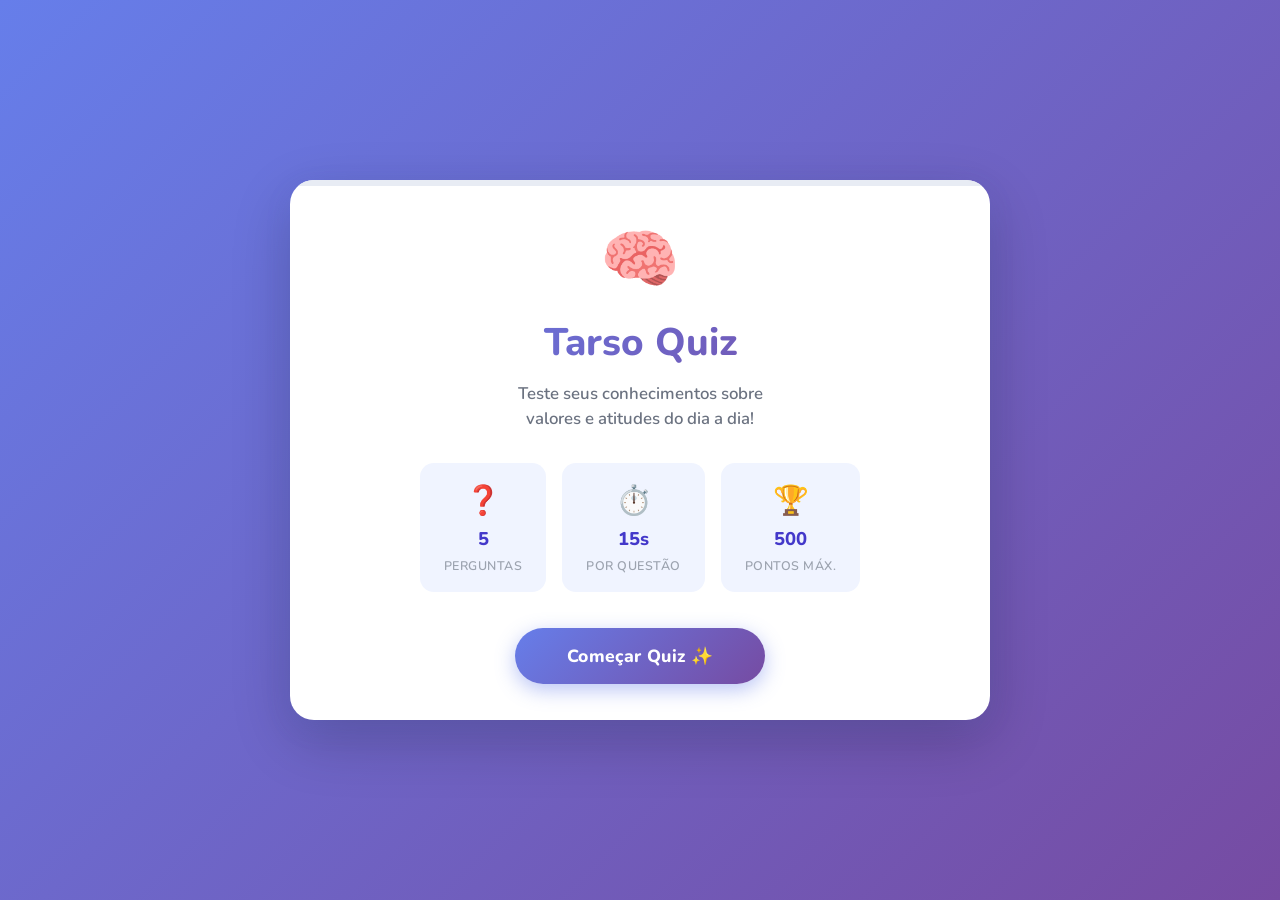
==== src/index.html @ 5ea090ae "Rename MVP.html to index.html" ====
<!DOCTYPE html>
<html lang="pt-BR">
<head>
  <meta charset="UTF-8" />
  <meta name="viewport" content="width=device-width, initial-scale=1.0" />
  <title>Tarso Quiz</title>
  <link rel="preconnect" href="https://fonts.googleapis.com" />
  <link rel="preconnect" href="https://fonts.gstatic.com" crossorigin />
  <link href="https://fonts.googleapis.com/css2?family=Nunito:wght@400;600;700;800&display=swap" rel="stylesheet" />

  <style>
    * {
      margin: 0;
      padding: 0;
      box-sizing: border-box;
    }

    body {
      font-family: 'Nunito', sans-serif;
      background: linear-gradient(135deg, #667eea 0%, #764ba2 100%);
      display: flex;
      justify-content: center;
      align-items: center;
      min-height: 100vh;
      padding: 20px;
    }

    /* ── Quiz Container ── */
    .quiz-container {
      position: relative;
      background: white;
      width: 100%;
      max-width: 700px;
      border-radius: 24px;
      padding: 36px;
      box-shadow: 0 20px 60px rgba(0,0,0,0.2), 0 8px 24px rgba(102,126,234,0.15);
      overflow: hidden;
      transition: background-color 0.35s ease;
    }

    .quiz-container.flash-correct { background-color: #e8f8ee; }
    .quiz-container.flash-wrong   { background-color: #fdeaea; }

    /* ── Progress bar ── */
    .progress-track {
      position: absolute;
      top: 0; left: 0; right: 0;
      height: 6px;
      background: #e8ecf4;
      border-radius: 24px 24px 0 0;
      overflow: hidden;
    }
    .progress-fill {
      height: 100%;
      width: 0%;
      background: linear-gradient(90deg, #667eea, #764ba2);
      border-radius: 0 3px 3px 0;
      transition: width 0.5s cubic-bezier(0.4,0,0.2,1);
    }

    /* ── START SCREEN ── */
    #start-screen {
      text-align: center;
      animation: fadeInUp 0.6s cubic-bezier(0.34,1.26,0.64,1) both;
    }

    @keyframes fadeInUp {
      from { opacity: 0; transform: translateY(28px); }
      to   { opacity: 1; transform: translateY(0); }
    }

    .start-icon {
      font-size: 4rem;
      margin-bottom: 12px;
      display: block;
      animation: bounceSlow 2.5s ease-in-out infinite;
    }

    @keyframes bounceSlow {
      0%, 100% { transform: translateY(0); }
      50%       { transform: translateY(-10px); }
    }

    .start-title {
      font-size: 2.4rem;
      font-weight: 800;
      background: linear-gradient(135deg, #667eea 0%, #764ba2 100%);
      -webkit-background-clip: text;
      background-clip: text;
      -webkit-text-fill-color: transparent;
      color: transparent;
      margin-bottom: 12px;
    }

    .start-subtitle {
      font-size: 1.05rem;
      color: #6b7280;
      font-weight: 600;
      margin-bottom: 32px;
      line-height: 1.5;
    }

    .start-info-grid {
      display: flex;
      justify-content: center;
      gap: 16px;
      margin-bottom: 36px;
      flex-wrap: wrap;
    }

    .info-card {
      background: #f0f4ff;
      border-radius: 14px;
      padding: 16px 22px;
      display: flex;
      flex-direction: column;
      align-items: center;
      gap: 6px;
      min-width: 110px;
      border: 2px solid transparent;
      transition: border-color 0.2s, transform 0.2s;
    }

    .info-card:hover {
      border-color: #c4b5fd;
      transform: translateY(-3px);
    }

    .info-card .ic-icon { font-size: 1.8rem; }
    .info-card .ic-value {
      font-size: 1.15rem;
      font-weight: 800;
      color: #4338ca;
    }
    .info-card .ic-label {
      font-size: 0.78rem;
      font-weight: 600;
      color: #9ca3af;
      text-transform: uppercase;
      letter-spacing: 0.04em;
    }

    .start-btn {
      display: inline-block;
      padding: 16px 52px;
      border: none;
      border-radius: 50px;
      cursor: pointer;
      font-size: 1.1rem;
      font-family: 'Nunito', sans-serif;
      font-weight: 800;
      background: linear-gradient(135deg, #667eea 0%, #764ba2 100%);
      color: white;
      box-shadow: 0 6px 20px rgba(102,126,234,0.45);
      transition: transform 0.2s ease, box-shadow 0.2s ease;
      letter-spacing: 0.02em;
    }

    .start-btn:hover {
      transform: translateY(-3px) scale(1.03);
      box-shadow: 0 12px 28px rgba(102,126,234,0.55);
    }

    .start-btn:active { transform: scale(0.98); }

    /* ── QUIZ SCREEN ── */
    #quiz-screen { animation: fadeInUp 0.5s cubic-bezier(0.34,1.26,0.64,1) both; }

    h1 {
      text-align: center;
      margin-bottom: 24px;
      font-size: 2.2rem;
      font-weight: 800;
      background: linear-gradient(135deg, #667eea 0%, #764ba2 100%);
      -webkit-background-clip: text;
      background-clip: text;
      -webkit-text-fill-color: transparent;
      color: transparent;
    }

    .top-info {
      display: flex;
      justify-content: space-between;
      align-items: center;
      margin-bottom: 24px;
      font-weight: 700;
      color: #4a5568;
      gap: 12px;
      flex-wrap: wrap;
    }

    .timer-wrap {
      display: flex;
      align-items: center;
      justify-content: center;
    }

    .timer-svg {
      width: 52px;
      height: 52px;
      transform: rotate(-90deg);
    }

    .timer-bg {
      fill: none;
      stroke: #e8ecf4;
      stroke-width: 4;
    }

    .timer-progress {
      fill: none;
      stroke: url(#timerGradient);
      stroke-width: 4;
      stroke-linecap: round;
      stroke-dasharray: 113.1;
      stroke-dashoffset: 0;
      transition: stroke-dashoffset 0.3s linear;
    }

    #score {
      display: inline-block;
      transition: transform 0.35s cubic-bezier(0.34,1.56,0.64,1);
    }

    #score.score-pop { transform: scale(1.3); }

    .question {
      font-size: 1.35rem;
      font-weight: 600;
      margin-bottom: 20px;
      color: #2d3748;
      line-height: 1.5;
    }

    #question-image {
      width: 100%;
      max-height: 300px;
      object-fit: cover;
      border-radius: 14px;
      margin-bottom: 20px;
      display: none;
    }

    .answers { display: grid; gap: 12px; }

    .answers button {
      padding: 16px 18px;
      border: 2px solid transparent;
      border-radius: 14px;
      cursor: pointer;
      font-size: 1rem;
      font-family: 'Nunito', sans-serif;
      font-weight: 600;
      text-align: left;
      background: #f0f4ff;
      color: #2d3748;
      transition: border-color 0.2s ease, transform 0.2s ease, background 0.25s ease, box-shadow 0.2s ease;
      box-shadow: 0 2px 4px rgba(102,126,234,0.06);
    }

    .answers button:hover:not(:disabled) {
      border-color: #4f7cff;
      transform: translateY(-2px);
      box-shadow: 0 6px 16px rgba(79,124,255,0.2);
    }

    .answers button:disabled { cursor: default; }
    .answers button.correct  { background: #d4edda; border-color: #28a745; color: #155724; }
    .answers button.wrong    { background: #f8d7da; border-color: #dc3545; color: #721c24; }

    /* ── RESULT SCREEN ── */
    .result { text-align: center; display: none; }

    .result h2 {
      margin-bottom: 16px;
      font-size: 2rem;
      font-weight: 800;
      background: linear-gradient(135deg, #667eea 0%, #764ba2 100%);
      -webkit-background-clip: text;
      background-clip: text;
      -webkit-text-fill-color: transparent;
      color: transparent;
    }

    .stars {
      display: flex;
      justify-content: center;
      gap: 8px;
      margin: 20px 0;
      font-size: 2.5rem;
    }

    .stars .star {
      opacity: 0;
      transform: scale(0) rotate(-20deg);
      animation: starEnter 0.5s cubic-bezier(0.34,1.56,0.64,1) forwards;
    }

    @keyframes starEnter {
      to { opacity: 1; transform: scale(1) rotate(0deg); }
    }

    #final-score {
      font-size: 1.2rem;
      font-weight: 600;
      color: #4a5568;
      margin-bottom: 8px;
    }

    .restart {
      margin-top: 24px;
      padding: 14px 32px;
      border: none;
      border-radius: 14px;
      cursor: pointer;
      font-size: 1rem;
      font-family: 'Nunito', sans-serif;
      font-weight: 700;
      background: linear-gradient(135deg, #667eea 0%, #764ba2 100%);
      color: white;
      transition: transform 0.2s ease, box-shadow 0.2s ease;
      box-shadow: 0 4px 14px rgba(102,126,234,0.4);
    }

    .restart:hover {
      transform: translateY(-2px);
      box-shadow: 0 8px 20px rgba(102,126,234,0.5);
    }

    /* ── FLOATING EMOJIS ── */
    .float-emoji {
      position: fixed;
      pointer-events: none;
      z-index: 9999;
      line-height: 1;
      will-change: transform, opacity;
    }

    .float-emoji.correct-anim {
      animation: floatUpCorrect var(--duration,1.2s) ease-out forwards;
    }

    .float-emoji.wrong-anim {
      animation: floatUpWrong var(--duration,1.4s) ease-out forwards;
    }

    @keyframes floatUpCorrect {
      0%   { opacity: 0; transform: translate(0,0) scale(0.5); }
      15%  { opacity: 1; transform: translate(var(--drift-x,0),-20px) scale(1); }
      100% { opacity: 0; transform: translate(var(--drift-x,0),-120px) scale(0.8); }
    }

    @keyframes floatUpWrong {
      0%   { opacity: 0; transform: translate(0,0) scale(0.5); }
      8%   { opacity: 1; transform: translate(2px,0) scale(1); }
      16%  { transform: translate(-3px,-2px) scale(1); }
      24%  { transform: translate(3px,1px) scale(1); }
      32%  { transform: translate(-2px,-1px) scale(1); }
      40%  { transform: translate(2px,0) scale(1); }
      48%  { opacity: 1; transform: translate(0,-8px) scale(1); }
      100% { opacity: 0; transform: translate(var(--drift-x,0),-110px) scale(0.75); }
    }
  </style>
</head>
<body>

  <div class="quiz-container" id="quiz-container">
    <div class="progress-track" aria-hidden="true">
      <div class="progress-fill" id="progress-fill"></div>
    </div>

    <!-- ══ START SCREEN ══ -->
    <div id="start-screen">
      <span class="start-icon">🧠</span>
      <h2 class="start-title">Tarso Quiz</h2>
      <p class="start-subtitle">Teste seus conhecimentos sobre<br>valores e atitudes do dia a dia!</p>

      <div class="start-info-grid">
        <div class="info-card">
          <span class="ic-icon">❓</span>
          <span class="ic-value">5</span>
          <span class="ic-label">Perguntas</span>
        </div>
        <div class="info-card">
          <span class="ic-icon">⏱️</span>
          <span class="ic-value">15s</span>
          <span class="ic-label">Por questão</span>
        </div>
        <div class="info-card">
          <span class="ic-icon">🏆</span>
          <span class="ic-value">500</span>
          <span class="ic-label">Pontos máx.</span>
        </div>
      </div>

      <button class="start-btn" type="button" onclick="startQuiz()">
        Começar Quiz ✨
      </button>
    </div>

    <!-- ══ QUIZ SCREEN ══ -->
    <div id="quiz-screen" style="display:none;">
      <h1>Tarso Quiz</h1>

      <div class="top-info">
        <span id="question-number">Pergunta 1</span>
        <div class="timer-wrap" aria-label="Tempo restante">
          <svg class="timer-svg" viewBox="0 0 44 44">
            <defs>
              <linearGradient id="timerGradient" x1="0%" y1="0%" x2="100%" y2="100%">
                <stop offset="0%"   stop-color="#667eea" />
                <stop offset="100%" stop-color="#764ba2" />
              </linearGradient>
            </defs>
            <circle class="timer-bg"       cx="22" cy="22" r="18" />
            <circle class="timer-progress" id="timer-circle" cx="22" cy="22" r="18" />
          </svg>
        </div>
        <span id="score">Pontos: 0</span>
      </div>

      <div class="question" id="question"></div>
      <img id="question-image" src="" alt="Imagem da pergunta" />
      <div class="answers" id="answers"></div>
    </div>

    <!-- ══ RESULT SCREEN ══ -->
    <div class="result" id="result-screen">
      <h2>Quiz Finalizado!</h2>
      <div class="stars" id="stars" aria-label="Avaliação por estrelas"></div>
      <p id="final-score"></p>
      <button class="restart" type="button" onclick="restartQuiz()">
        Jogar Novamente
      </button>
    </div>
  </div>

  <script>
    const questions = [
      {
        question: 'Uma pessoa ajuda um idoso a atravessar a rua. Qual valor está sendo demonstrado?',
        image: 'https://img.freepik.com/fotos-premium/mulher-idosa-com-mascara-medica-usando-uma-bengala-enquanto-atravessa-a-rua-com-uma-jovem-voluntaria-carregando-sua-sacola-de-compras_317809-2476.jpg?semt=ais_hybrid&w=740&q=80',
        answers: ['Preguiça', 'Respeito', 'Egoísmo', 'Impaciência'],
        correct: 1
      },
      {
        question: 'Alguém chega no horário combinado para um compromisso. Que valor está demonstrando?',
        image: 'https://img.freepik.com/fotos-premium/que-horas-sao-confiante-ocupado-bonito-olhando-para-o-relogio-e-verificando-as-horas-enquanto-tem-um-compromisso_259150-22453.jpg',
        answers: ['Atraso', 'Pontualidade', 'Descompromisso', 'Negligência'],
        correct: 1
      },
      {
        question: 'Um estudante encontra uma carteira no chão e devolve ao dono. Que valor ele demonstra?',
        image: 'https://cdn6.campograndenews.com.br/uploads/noticias/2020/04/30/1hb0jf0x4ktbv.jpg',
        answers: ['Ganância', 'Desonestidade', 'Inveja', 'Honestidade'],
        correct: 3
      },
      {
        question: 'Alguém compartilha seu lanche com um colega que esqueceu o dele. Qual valor está presente?',
        image: 'https://colegiocbv.com.br/wp-content/uploads/blog/2016/11/Colegio-Boa-Viagem-Lanche-coletivo-momento-de-interacao-descoberta-e-ampliacao-do-cardapio.png',
        answers: ['Egoísmo', 'Raiva', 'Solidariedade', 'Orgulho'],
        correct: 2
      },
      {
        question: 'Uma pessoa cuida do meio ambiente, jogando lixo na lixeira. Que valor demonstra?',
        image: 'https://extra.globo.com/incoming/20358309-815-ce9/w976h550-PROP/2014-743447121-2014-743250578-2014081801498_20140818_20140819.jpg',
        answers: ['Responsabilidade', 'Descuidado', 'Preguiça', 'Desdem'],
        correct: 0
      }
    ];

    const TIMER_SECONDS      = 15;
    const TIMER_CIRCUMFERENCE = 2 * Math.PI * 18;
    const CORRECT_EMOJIS     = ['✅','🎉','⭐','🏆','🎊'];
    const WRONG_EMOJIS       = ['❌','😬','💔','😅','🙈'];

    let currentQuestion = 0;
    let score           = 0;
    let answeredCount   = 0;
    let timeLeft        = TIMER_SECONDS;
    let timer;

    const quizContainer       = document.getElementById('quiz-container');
    const questionElement     = document.getElementById('question');
    const imageElement        = document.getElementById('question-image');
    const answersElement      = document.getElementById('answers');
    const scoreElement        = document.getElementById('score');
    const timerCircle         = document.getElementById('timer-circle');
    const questionNumberElement = document.getElementById('question-number');
    const progressFill        = document.getElementById('progress-fill');

    timerCircle.style.strokeDasharray = TIMER_CIRCUMFERENCE;

    function updateProgressBar() {
      progressFill.style.width = ((answeredCount / questions.length) * 100) + '%';
    }

    function updateTimerRing() {
      const offset = TIMER_CIRCUMFERENCE * (1 - timeLeft / TIMER_SECONDS);
      timerCircle.style.strokeDashoffset = offset;
    }

    function flashContainer(type) {
      const cls = type === 'correct' ? 'flash-correct' : 'flash-wrong';
      quizContainer.classList.add(cls);
      setTimeout(() => quizContainer.classList.remove(cls), 400);
    }

    function popScore() {
      scoreElement.classList.remove('score-pop');
      void scoreElement.offsetWidth;
      scoreElement.classList.add('score-pop');
      setTimeout(() => scoreElement.classList.remove('score-pop'), 400);
    }

    function spawnFloatingEmojis(button, isCorrect) {
      const pool = isCorrect ? CORRECT_EMOJIS : WRONG_EMOJIS;
      const count = 5 + Math.floor(Math.random() * 4);
      const rect = button.getBoundingClientRect();
      const originX = rect.left + rect.width / 2;
      const originY = rect.top + rect.height / 2;

      for (let i = 0; i < count; i++) {
        const span = document.createElement('span');
        span.className = 'float-emoji ' + (isCorrect ? 'correct-anim' : 'wrong-anim');
        span.textContent = pool[Math.floor(Math.random() * pool.length)];

        const sizeRem   = 1.5 + Math.random() * 1.5;
        const durationMs = 1100 + Math.random() * 500;
        const driftX    = (Math.random() - 0.5) * 80;

        span.style.fontSize = sizeRem + 'rem';
        span.style.left = (originX + (Math.random() - 0.5) * 60) + 'px';
        span.style.top  = originY + 'px';
        span.style.setProperty('--duration', durationMs + 'ms');
        span.style.setProperty('--drift-x',  driftX + 'px');

        document.body.appendChild(span);
        setTimeout(() => span.remove(), durationMs + 50);
      }
    }

    function startQuiz() {
      document.getElementById('start-screen').style.display = 'none';
      const quizScreen = document.getElementById('quiz-screen');
      quizScreen.style.display = 'block';
      quizScreen.style.animation = 'fadeInUp 0.5s cubic-bezier(0.34,1.26,0.64,1) both';
      loadQuestion();
    }

    function loadQuestion() {
      clearInterval(timer);
      timeLeft = TIMER_SECONDS;
      updateTimerRing();
      startTimer();

      const q = questions[currentQuestion];
      questionNumberElement.textContent = 'Pergunta ' + (currentQuestion + 1);
      questionElement.textContent = q.question;

      if (q.image) {
        imageElement.src = q.image;
        imageElement.style.display = 'block';
      } else {
        imageElement.style.display = 'none';
      }

      answersElement.innerHTML = '';
      q.answers.forEach((answer, index) => {
        const button = document.createElement('button');
        button.type = 'button';
        button.textContent = answer;
        button.onclick = () => checkAnswer(index, button);
        answersElement.appendChild(button);
      });
    }

    function checkAnswer(selected, button) {
      clearInterval(timer);
      const correct   = questions[currentQuestion].correct;
      const isCorrect = selected === correct;
      const buttons   = answersElement.querySelectorAll('button');

      buttons.forEach((btn, index) => {
        btn.disabled = true;
        if (index === correct) btn.classList.add('correct');
      });

      if (isCorrect) {
        score += 100;
        scoreElement.textContent = 'Pontos: ' + score;
        popScore();
        flashContainer('correct');
      } else {
        button.classList.add('wrong');
        flashContainer('wrong');
      }

      spawnFloatingEmojis(button, isCorrect);
      answeredCount++;
      updateProgressBar();

      setTimeout(() => {
        currentQuestion++;
        currentQuestion < questions.length ? loadQuestion() : finishQuiz();
      }, 1500);
    }

    function startTimer() {
      updateTimerRing();
      timer = setInterval(() => {
        timeLeft--;
        updateTimerRing();
        if (timeLeft <= 0) {
          clearInterval(timer);
          answeredCount++;
          updateProgressBar();
          currentQuestion++;
          currentQuestion < questions.length ? loadQuestion() : finishQuiz();
        }
      }, 1000);
    }

    function getStarCount() {
      const pct = (score / 100 / questions.length) * 100;
      if (pct >= 90) return 5;
      if (pct >= 70) return 4;
      if (pct >= 50) return 3;
      if (pct >= 30) return 2;
      return 1;
    }

    function renderStars(count) {
      const starsEl = document.getElementById('stars');
      starsEl.innerHTML = '';
      for (let i = 0; i < 5; i++) {
        const star = document.createElement('span');
        star.className = 'star';
        star.textContent = i < count ? '⭐' : '☆';
        star.style.animationDelay = i * 0.15 + 's';
        starsEl.appendChild(star);
      }
    }

    function finishQuiz() {
      clearInterval(timer);
      document.getElementById('quiz-screen').style.display = 'none';
      document.getElementById('result-screen').style.display = 'block';
      document.getElementById('final-score').textContent = 'Você fez ' + score + ' pontos!';
      renderStars(getStarCount());
    }

    function restartQuiz() {
      currentQuestion = 0;
      score           = 0;
      answeredCount   = 0;
      scoreElement.textContent = 'Pontos: 0';
      updateProgressBar();

      document.getElementById('result-screen').style.display  = 'none';
      document.getElementById('quiz-screen').style.display    = 'none';
      document.getElementById('stars').innerHTML = '';

      const startScreen = document.getElementById('start-screen');
      startScreen.style.display = 'block';
      startScreen.style.animation = 'none';
      void startScreen.offsetWidth;
      startScreen.style.animation = 'fadeInUp 0.5s cubic-bezier(0.34,1.26,0.64,1) both';
    }

    updateProgressBar();
  </script>

</body>
</html>
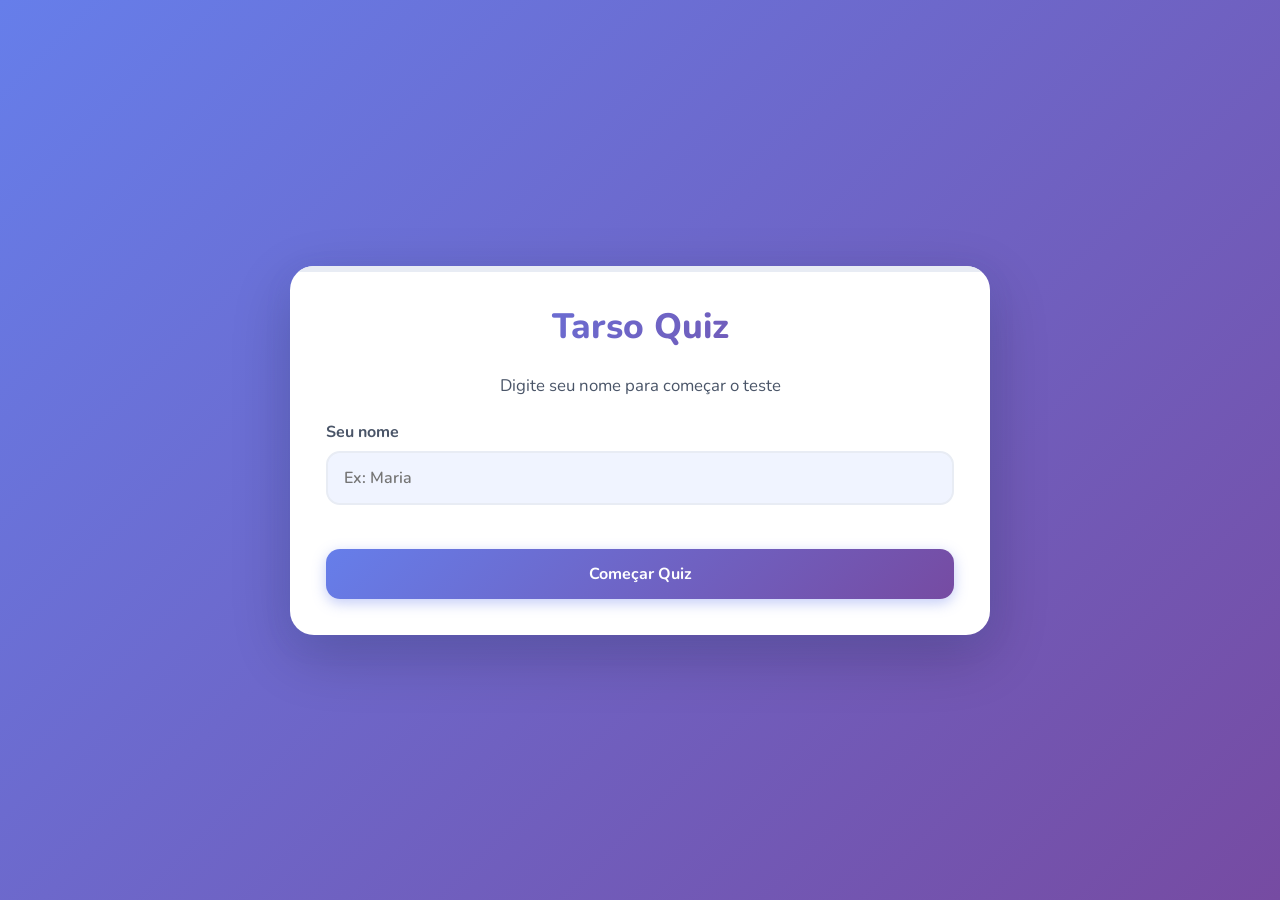
==== commit ac3539b4: "Add files via upload" ====
--- a/src/index.html
+++ b/src/index.html
@@ -7,360 +7,7 @@
   <link rel="preconnect" href="https://fonts.googleapis.com" />
   <link rel="preconnect" href="https://fonts.gstatic.com" crossorigin />
   <link href="https://fonts.googleapis.com/css2?family=Nunito:wght@400;600;700;800&display=swap" rel="stylesheet" />
-
-  <style>
-    * {
-      margin: 0;
-      padding: 0;
-      box-sizing: border-box;
-    }
-
-    body {
-      font-family: 'Nunito', sans-serif;
-      background: linear-gradient(135deg, #667eea 0%, #764ba2 100%);
-      display: flex;
-      justify-content: center;
-      align-items: center;
-      min-height: 100vh;
-      padding: 20px;
-    }
-
-    /* ── Quiz Container ── */
-    .quiz-container {
-      position: relative;
-      background: white;
-      width: 100%;
-      max-width: 700px;
-      border-radius: 24px;
-      padding: 36px;
-      box-shadow: 0 20px 60px rgba(0,0,0,0.2), 0 8px 24px rgba(102,126,234,0.15);
-      overflow: hidden;
-      transition: background-color 0.35s ease;
-    }
-
-    .quiz-container.flash-correct { background-color: #e8f8ee; }
-    .quiz-container.flash-wrong   { background-color: #fdeaea; }
-
-    /* ── Progress bar ── */
-    .progress-track {
-      position: absolute;
-      top: 0; left: 0; right: 0;
-      height: 6px;
-      background: #e8ecf4;
-      border-radius: 24px 24px 0 0;
-      overflow: hidden;
-    }
-    .progress-fill {
-      height: 100%;
-      width: 0%;
-      background: linear-gradient(90deg, #667eea, #764ba2);
-      border-radius: 0 3px 3px 0;
-      transition: width 0.5s cubic-bezier(0.4,0,0.2,1);
-    }
-
-    /* ── START SCREEN ── */
-    #start-screen {
-      text-align: center;
-      animation: fadeInUp 0.6s cubic-bezier(0.34,1.26,0.64,1) both;
-    }
-
-    @keyframes fadeInUp {
-      from { opacity: 0; transform: translateY(28px); }
-      to   { opacity: 1; transform: translateY(0); }
-    }
-
-    .start-icon {
-      font-size: 4rem;
-      margin-bottom: 12px;
-      display: block;
-      animation: bounceSlow 2.5s ease-in-out infinite;
-    }
-
-    @keyframes bounceSlow {
-      0%, 100% { transform: translateY(0); }
-      50%       { transform: translateY(-10px); }
-    }
-
-    .start-title {
-      font-size: 2.4rem;
-      font-weight: 800;
-      background: linear-gradient(135deg, #667eea 0%, #764ba2 100%);
-      -webkit-background-clip: text;
-      background-clip: text;
-      -webkit-text-fill-color: transparent;
-      color: transparent;
-      margin-bottom: 12px;
-    }
-
-    .start-subtitle {
-      font-size: 1.05rem;
-      color: #6b7280;
-      font-weight: 600;
-      margin-bottom: 32px;
-      line-height: 1.5;
-    }
-
-    .start-info-grid {
-      display: flex;
-      justify-content: center;
-      gap: 16px;
-      margin-bottom: 36px;
-      flex-wrap: wrap;
-    }
-
-    .info-card {
-      background: #f0f4ff;
-      border-radius: 14px;
-      padding: 16px 22px;
-      display: flex;
-      flex-direction: column;
-      align-items: center;
-      gap: 6px;
-      min-width: 110px;
-      border: 2px solid transparent;
-      transition: border-color 0.2s, transform 0.2s;
-    }
-
-    .info-card:hover {
-      border-color: #c4b5fd;
-      transform: translateY(-3px);
-    }
-
-    .info-card .ic-icon { font-size: 1.8rem; }
-    .info-card .ic-value {
-      font-size: 1.15rem;
-      font-weight: 800;
-      color: #4338ca;
-    }
-    .info-card .ic-label {
-      font-size: 0.78rem;
-      font-weight: 600;
-      color: #9ca3af;
-      text-transform: uppercase;
-      letter-spacing: 0.04em;
-    }
-
-    .start-btn {
-      display: inline-block;
-      padding: 16px 52px;
-      border: none;
-      border-radius: 50px;
-      cursor: pointer;
-      font-size: 1.1rem;
-      font-family: 'Nunito', sans-serif;
-      font-weight: 800;
-      background: linear-gradient(135deg, #667eea 0%, #764ba2 100%);
-      color: white;
-      box-shadow: 0 6px 20px rgba(102,126,234,0.45);
-      transition: transform 0.2s ease, box-shadow 0.2s ease;
-      letter-spacing: 0.02em;
-    }
-
-    .start-btn:hover {
-      transform: translateY(-3px) scale(1.03);
-      box-shadow: 0 12px 28px rgba(102,126,234,0.55);
-    }
-
-    .start-btn:active { transform: scale(0.98); }
-
-    /* ── QUIZ SCREEN ── */
-    #quiz-screen { animation: fadeInUp 0.5s cubic-bezier(0.34,1.26,0.64,1) both; }
-
-    h1 {
-      text-align: center;
-      margin-bottom: 24px;
-      font-size: 2.2rem;
-      font-weight: 800;
-      background: linear-gradient(135deg, #667eea 0%, #764ba2 100%);
-      -webkit-background-clip: text;
-      background-clip: text;
-      -webkit-text-fill-color: transparent;
-      color: transparent;
-    }
-
-    .top-info {
-      display: flex;
-      justify-content: space-between;
-      align-items: center;
-      margin-bottom: 24px;
-      font-weight: 700;
-      color: #4a5568;
-      gap: 12px;
-      flex-wrap: wrap;
-    }
-
-    .timer-wrap {
-      display: flex;
-      align-items: center;
-      justify-content: center;
-    }
-
-    .timer-svg {
-      width: 52px;
-      height: 52px;
-      transform: rotate(-90deg);
-    }
-
-    .timer-bg {
-      fill: none;
-      stroke: #e8ecf4;
-      stroke-width: 4;
-    }
-
-    .timer-progress {
-      fill: none;
-      stroke: url(#timerGradient);
-      stroke-width: 4;
-      stroke-linecap: round;
-      stroke-dasharray: 113.1;
-      stroke-dashoffset: 0;
-      transition: stroke-dashoffset 0.3s linear;
-    }
-
-    #score {
-      display: inline-block;
-      transition: transform 0.35s cubic-bezier(0.34,1.56,0.64,1);
-    }
-
-    #score.score-pop { transform: scale(1.3); }
-
-    .question {
-      font-size: 1.35rem;
-      font-weight: 600;
-      margin-bottom: 20px;
-      color: #2d3748;
-      line-height: 1.5;
-    }
-
-    #question-image {
-      width: 100%;
-      max-height: 300px;
-      object-fit: cover;
-      border-radius: 14px;
-      margin-bottom: 20px;
-      display: none;
-    }
-
-    .answers { display: grid; gap: 12px; }
-
-    .answers button {
-      padding: 16px 18px;
-      border: 2px solid transparent;
-      border-radius: 14px;
-      cursor: pointer;
-      font-size: 1rem;
-      font-family: 'Nunito', sans-serif;
-      font-weight: 600;
-      text-align: left;
-      background: #f0f4ff;
-      color: #2d3748;
-      transition: border-color 0.2s ease, transform 0.2s ease, background 0.25s ease, box-shadow 0.2s ease;
-      box-shadow: 0 2px 4px rgba(102,126,234,0.06);
-    }
-
-    .answers button:hover:not(:disabled) {
-      border-color: #4f7cff;
-      transform: translateY(-2px);
-      box-shadow: 0 6px 16px rgba(79,124,255,0.2);
-    }
-
-    .answers button:disabled { cursor: default; }
-    .answers button.correct  { background: #d4edda; border-color: #28a745; color: #155724; }
-    .answers button.wrong    { background: #f8d7da; border-color: #dc3545; color: #721c24; }
-
-    /* ── RESULT SCREEN ── */
-    .result { text-align: center; display: none; }
-
-    .result h2 {
-      margin-bottom: 16px;
-      font-size: 2rem;
-      font-weight: 800;
-      background: linear-gradient(135deg, #667eea 0%, #764ba2 100%);
-      -webkit-background-clip: text;
-      background-clip: text;
-      -webkit-text-fill-color: transparent;
-      color: transparent;
-    }
-
-    .stars {
-      display: flex;
-      justify-content: center;
-      gap: 8px;
-      margin: 20px 0;
-      font-size: 2.5rem;
-    }
-
-    .stars .star {
-      opacity: 0;
-      transform: scale(0) rotate(-20deg);
-      animation: starEnter 0.5s cubic-bezier(0.34,1.56,0.64,1) forwards;
-    }
-
-    @keyframes starEnter {
-      to { opacity: 1; transform: scale(1) rotate(0deg); }
-    }
-
-    #final-score {
-      font-size: 1.2rem;
-      font-weight: 600;
-      color: #4a5568;
-      margin-bottom: 8px;
-    }
-
-    .restart {
-      margin-top: 24px;
-      padding: 14px 32px;
-      border: none;
-      border-radius: 14px;
-      cursor: pointer;
-      font-size: 1rem;
-      font-family: 'Nunito', sans-serif;
-      font-weight: 700;
-      background: linear-gradient(135deg, #667eea 0%, #764ba2 100%);
-      color: white;
-      transition: transform 0.2s ease, box-shadow 0.2s ease;
-      box-shadow: 0 4px 14px rgba(102,126,234,0.4);
-    }
-
-    .restart:hover {
-      transform: translateY(-2px);
-      box-shadow: 0 8px 20px rgba(102,126,234,0.5);
-    }
-
-    /* ── FLOATING EMOJIS ── */
-    .float-emoji {
-      position: fixed;
-      pointer-events: none;
-      z-index: 9999;
-      line-height: 1;
-      will-change: transform, opacity;
-    }
-
-    .float-emoji.correct-anim {
-      animation: floatUpCorrect var(--duration,1.2s) ease-out forwards;
-    }
-
-    .float-emoji.wrong-anim {
-      animation: floatUpWrong var(--duration,1.4s) ease-out forwards;
-    }
-
-    @keyframes floatUpCorrect {
-      0%   { opacity: 0; transform: translate(0,0) scale(0.5); }
-      15%  { opacity: 1; transform: translate(var(--drift-x,0),-20px) scale(1); }
-      100% { opacity: 0; transform: translate(var(--drift-x,0),-120px) scale(0.8); }
-    }
-
-    @keyframes floatUpWrong {
-      0%   { opacity: 0; transform: translate(0,0) scale(0.5); }
-      8%   { opacity: 1; transform: translate(2px,0) scale(1); }
-      16%  { transform: translate(-3px,-2px) scale(1); }
-      24%  { transform: translate(3px,1px) scale(1); }
-      32%  { transform: translate(-2px,-1px) scale(1); }
-      40%  { transform: translate(2px,0) scale(1); }
-      48%  { opacity: 1; transform: translate(0,-8px) scale(1); }
-      100% { opacity: 0; transform: translate(var(--drift-x,0),-110px) scale(0.75); }
-    }
-  </style>
+  <link rel="stylesheet" href="css/styles.css" />
 </head>
 <body>
 
@@ -369,37 +16,25 @@
       <div class="progress-fill" id="progress-fill"></div>
     </div>
 
-    <!-- ══ START SCREEN ══ -->
-    <div id="start-screen">
-      <span class="start-icon">🧠</span>
-      <h2 class="start-title">Tarso Quiz</h2>
-      <p class="start-subtitle">Teste seus conhecimentos sobre<br>valores e atitudes do dia a dia!</p>
-
-      <div class="start-info-grid">
-        <div class="info-card">
-          <span class="ic-icon">❓</span>
-          <span class="ic-value">5</span>
-          <span class="ic-label">Perguntas</span>
-        </div>
-        <div class="info-card">
-          <span class="ic-icon">⏱️</span>
-          <span class="ic-value">15s</span>
-          <span class="ic-label">Por questão</span>
-        </div>
-        <div class="info-card">
-          <span class="ic-icon">🏆</span>
-          <span class="ic-value">500</span>
-          <span class="ic-label">Pontos máx.</span>
-        </div>
-      </div>
-
-      <button class="start-btn" type="button" onclick="startQuiz()">
-        Começar Quiz ✨
+    <div id="name-screen">
+      <h1>Tarso Quiz</h1>
+      <p class="name-subtitle">Digite seu nome para começar o teste</p>
+      <label class="name-label" for="player-name">Seu nome</label>
+      <input
+        type="text"
+        id="player-name"
+        class="name-input"
+        placeholder="Ex: Maria"
+        maxlength="30"
+        autocomplete="name"
+      />
+      <p class="name-error" id="name-error" aria-live="polite"></p>
+      <button class="start-btn" type="button" id="start-btn">
+        Começar Quiz
       </button>
     </div>
 
-    <!-- ══ QUIZ SCREEN ══ -->
-    <div id="quiz-screen" style="display:none;">
+    <div id="quiz-screen" style="display: none">
       <h1>Tarso Quiz</h1>
 
       <div class="top-info">
@@ -408,11 +43,11 @@
           <svg class="timer-svg" viewBox="0 0 44 44">
             <defs>
               <linearGradient id="timerGradient" x1="0%" y1="0%" x2="100%" y2="100%">
-                <stop offset="0%"   stop-color="#667eea" />
+                <stop offset="0%" stop-color="#667eea" />
                 <stop offset="100%" stop-color="#764ba2" />
               </linearGradient>
             </defs>
-            <circle class="timer-bg"       cx="22" cy="22" r="18" />
+            <circle class="timer-bg" cx="22" cy="22" r="18" />
             <circle class="timer-progress" id="timer-circle" cx="22" cy="22" r="18" />
           </svg>
         </div>
@@ -420,256 +55,33 @@
       </div>
 
       <div class="question" id="question"></div>
+
       <img id="question-image" src="" alt="Imagem da pergunta" />
+
       <div class="answers" id="answers"></div>
     </div>
 
-    <!-- ══ RESULT SCREEN ══ -->
-    <div class="result" id="result-screen">
+    <div class="result" id="result-screen" style="display: none">
       <h2>Quiz Finalizado!</h2>
+      <p class="result-greeting" id="result-greeting"></p>
       <div class="stars" id="stars" aria-label="Avaliação por estrelas"></div>
       <p id="final-score"></p>
-      <button class="restart" type="button" onclick="restartQuiz()">
+
+      <div class="leaderboard">
+        <h3 class="leaderboard-title">🏆 Top 5</h3>
+        <div id="leaderboard-list"></div>
+      </div>
+
+      <button class="restart" type="button">
         Jogar Novamente
       </button>
     </div>
   </div>
 
-  <script>
-    const questions = [
-      {
-        question: 'Uma pessoa ajuda um idoso a atravessar a rua. Qual valor está sendo demonstrado?',
-        image: 'https://img.freepik.com/fotos-premium/mulher-idosa-com-mascara-medica-usando-uma-bengala-enquanto-atravessa-a-rua-com-uma-jovem-voluntaria-carregando-sua-sacola-de-compras_317809-2476.jpg?semt=ais_hybrid&w=740&q=80',
-        answers: ['Preguiça', 'Respeito', 'Egoísmo', 'Impaciência'],
-        correct: 1
-      },
-      {
-        question: 'Alguém chega no horário combinado para um compromisso. Que valor está demonstrando?',
-        image: 'https://img.freepik.com/fotos-premium/que-horas-sao-confiante-ocupado-bonito-olhando-para-o-relogio-e-verificando-as-horas-enquanto-tem-um-compromisso_259150-22453.jpg',
-        answers: ['Atraso', 'Pontualidade', 'Descompromisso', 'Negligência'],
-        correct: 1
-      },
-      {
-        question: 'Um estudante encontra uma carteira no chão e devolve ao dono. Que valor ele demonstra?',
-        image: 'https://cdn6.campograndenews.com.br/uploads/noticias/2020/04/30/1hb0jf0x4ktbv.jpg',
-        answers: ['Ganância', 'Desonestidade', 'Inveja', 'Honestidade'],
-        correct: 3
-      },
-      {
-        question: 'Alguém compartilha seu lanche com um colega que esqueceu o dele. Qual valor está presente?',
-        image: 'https://colegiocbv.com.br/wp-content/uploads/blog/2016/11/Colegio-Boa-Viagem-Lanche-coletivo-momento-de-interacao-descoberta-e-ampliacao-do-cardapio.png',
-        answers: ['Egoísmo', 'Raiva', 'Solidariedade', 'Orgulho'],
-        correct: 2
-      },
-      {
-        question: 'Uma pessoa cuida do meio ambiente, jogando lixo na lixeira. Que valor demonstra?',
-        image: 'https://extra.globo.com/incoming/20358309-815-ce9/w976h550-PROP/2014-743447121-2014-743250578-2014081801498_20140818_20140819.jpg',
-        answers: ['Responsabilidade', 'Descuidado', 'Preguiça', 'Desdem'],
-        correct: 0
-      }
-    ];
-
-    const TIMER_SECONDS      = 15;
-    const TIMER_CIRCUMFERENCE = 2 * Math.PI * 18;
-    const CORRECT_EMOJIS     = ['✅','🎉','⭐','🏆','🎊'];
-    const WRONG_EMOJIS       = ['❌','😬','💔','😅','🙈'];
-
-    let currentQuestion = 0;
-    let score           = 0;
-    let answeredCount   = 0;
-    let timeLeft        = TIMER_SECONDS;
-    let timer;
-
-    const quizContainer       = document.getElementById('quiz-container');
-    const questionElement     = document.getElementById('question');
-    const imageElement        = document.getElementById('question-image');
-    const answersElement      = document.getElementById('answers');
-    const scoreElement        = document.getElementById('score');
-    const timerCircle         = document.getElementById('timer-circle');
-    const questionNumberElement = document.getElementById('question-number');
-    const progressFill        = document.getElementById('progress-fill');
-
-    timerCircle.style.strokeDasharray = TIMER_CIRCUMFERENCE;
-
-    function updateProgressBar() {
-      progressFill.style.width = ((answeredCount / questions.length) * 100) + '%';
-    }
-
-    function updateTimerRing() {
-      const offset = TIMER_CIRCUMFERENCE * (1 - timeLeft / TIMER_SECONDS);
-      timerCircle.style.strokeDashoffset = offset;
-    }
-
-    function flashContainer(type) {
-      const cls = type === 'correct' ? 'flash-correct' : 'flash-wrong';
-      quizContainer.classList.add(cls);
-      setTimeout(() => quizContainer.classList.remove(cls), 400);
-    }
-
-    function popScore() {
-      scoreElement.classList.remove('score-pop');
-      void scoreElement.offsetWidth;
-      scoreElement.classList.add('score-pop');
-      setTimeout(() => scoreElement.classList.remove('score-pop'), 400);
-    }
-
-    function spawnFloatingEmojis(button, isCorrect) {
-      const pool = isCorrect ? CORRECT_EMOJIS : WRONG_EMOJIS;
-      const count = 5 + Math.floor(Math.random() * 4);
-      const rect = button.getBoundingClientRect();
-      const originX = rect.left + rect.width / 2;
-      const originY = rect.top + rect.height / 2;
-
-      for (let i = 0; i < count; i++) {
-        const span = document.createElement('span');
-        span.className = 'float-emoji ' + (isCorrect ? 'correct-anim' : 'wrong-anim');
-        span.textContent = pool[Math.floor(Math.random() * pool.length)];
-
-        const sizeRem   = 1.5 + Math.random() * 1.5;
-        const durationMs = 1100 + Math.random() * 500;
-        const driftX    = (Math.random() - 0.5) * 80;
-
-        span.style.fontSize = sizeRem + 'rem';
-        span.style.left = (originX + (Math.random() - 0.5) * 60) + 'px';
-        span.style.top  = originY + 'px';
-        span.style.setProperty('--duration', durationMs + 'ms');
-        span.style.setProperty('--drift-x',  driftX + 'px');
-
-        document.body.appendChild(span);
-        setTimeout(() => span.remove(), durationMs + 50);
-      }
-    }
-
-    function startQuiz() {
-      document.getElementById('start-screen').style.display = 'none';
-      const quizScreen = document.getElementById('quiz-screen');
-      quizScreen.style.display = 'block';
-      quizScreen.style.animation = 'fadeInUp 0.5s cubic-bezier(0.34,1.26,0.64,1) both';
-      loadQuestion();
-    }
-
-    function loadQuestion() {
-      clearInterval(timer);
-      timeLeft = TIMER_SECONDS;
-      updateTimerRing();
-      startTimer();
-
-      const q = questions[currentQuestion];
-      questionNumberElement.textContent = 'Pergunta ' + (currentQuestion + 1);
-      questionElement.textContent = q.question;
-
-      if (q.image) {
-        imageElement.src = q.image;
-        imageElement.style.display = 'block';
-      } else {
-        imageElement.style.display = 'none';
-      }
-
-      answersElement.innerHTML = '';
-      q.answers.forEach((answer, index) => {
-        const button = document.createElement('button');
-        button.type = 'button';
-        button.textContent = answer;
-        button.onclick = () => checkAnswer(index, button);
-        answersElement.appendChild(button);
-      });
-    }
-
-    function checkAnswer(selected, button) {
-      clearInterval(timer);
-      const correct   = questions[currentQuestion].correct;
-      const isCorrect = selected === correct;
-      const buttons   = answersElement.querySelectorAll('button');
-
-      buttons.forEach((btn, index) => {
-        btn.disabled = true;
-        if (index === correct) btn.classList.add('correct');
-      });
-
-      if (isCorrect) {
-        score += 100;
-        scoreElement.textContent = 'Pontos: ' + score;
-        popScore();
-        flashContainer('correct');
-      } else {
-        button.classList.add('wrong');
-        flashContainer('wrong');
-      }
-
-      spawnFloatingEmojis(button, isCorrect);
-      answeredCount++;
-      updateProgressBar();
-
-      setTimeout(() => {
-        currentQuestion++;
-        currentQuestion < questions.length ? loadQuestion() : finishQuiz();
-      }, 1500);
-    }
-
-    function startTimer() {
-      updateTimerRing();
-      timer = setInterval(() => {
-        timeLeft--;
-        updateTimerRing();
-        if (timeLeft <= 0) {
-          clearInterval(timer);
-          answeredCount++;
-          updateProgressBar();
-          currentQuestion++;
-          currentQuestion < questions.length ? loadQuestion() : finishQuiz();
-        }
-      }, 1000);
-    }
-
-    function getStarCount() {
-      const pct = (score / 100 / questions.length) * 100;
-      if (pct >= 90) return 5;
-      if (pct >= 70) return 4;
-      if (pct >= 50) return 3;
-      if (pct >= 30) return 2;
-      return 1;
-    }
-
-    function renderStars(count) {
-      const starsEl = document.getElementById('stars');
-      starsEl.innerHTML = '';
-      for (let i = 0; i < 5; i++) {
-        const star = document.createElement('span');
-        star.className = 'star';
-        star.textContent = i < count ? '⭐' : '☆';
-        star.style.animationDelay = i * 0.15 + 's';
-        starsEl.appendChild(star);
-      }
-    }
-
-    function finishQuiz() {
-      clearInterval(timer);
-      document.getElementById('quiz-screen').style.display = 'none';
-      document.getElementById('result-screen').style.display = 'block';
-      document.getElementById('final-score').textContent = 'Você fez ' + score + ' pontos!';
-      renderStars(getStarCount());
-    }
-
-    function restartQuiz() {
-      currentQuestion = 0;
-      score           = 0;
-      answeredCount   = 0;
-      scoreElement.textContent = 'Pontos: 0';
-      updateProgressBar();
-
-      document.getElementById('result-screen').style.display  = 'none';
-      document.getElementById('quiz-screen').style.display    = 'none';
-      document.getElementById('stars').innerHTML = '';
-
-      const startScreen = document.getElementById('start-screen');
-      startScreen.style.display = 'block';
-      startScreen.style.animation = 'none';
-      void startScreen.offsetWidth;
-      startScreen.style.animation = 'fadeInUp 0.5s cubic-bezier(0.34,1.26,0.64,1) both';
-    }
-
-    updateProgressBar();
-  </script>
+  <script src="js/config.js"></script>
+  <script src="js/questions.js"></script>
+  <script src="js/leaderboard.js"></script>
+  <script src="js/app.js"></script>
 
 </body>
 </html>
--- a/src/css/styles.css
+++ b/src/css/styles.css
@@ -0,0 +1,447 @@
+* {
+  margin: 0;
+  padding: 0;
+  box-sizing: border-box;
+}
+
+body {
+  font-family: 'Nunito', sans-serif;
+  background: linear-gradient(135deg, #667eea 0%, #764ba2 100%);
+  display: flex;
+  justify-content: center;
+  align-items: center;
+  min-height: 100vh;
+  padding: 20px;
+}
+
+.quiz-container {
+  position: relative;
+  background: white;
+  width: 100%;
+  max-width: 700px;
+  border-radius: 24px;
+  padding: 36px;
+  box-shadow: 0 20px 60px rgba(0, 0, 0, 0.2), 0 8px 24px rgba(102, 126, 234, 0.15);
+  overflow: hidden;
+  transition: background-color 0.35s ease;
+}
+
+.quiz-container.flash-correct {
+  background-color: #e8f8ee;
+}
+
+.quiz-container.flash-wrong {
+  background-color: #fdeaea;
+}
+
+.progress-track {
+  position: absolute;
+  top: 0;
+  left: 0;
+  right: 0;
+  height: 6px;
+  background: #e8ecf4;
+  border-radius: 24px 24px 0 0;
+  overflow: hidden;
+}
+
+.progress-fill {
+  height: 100%;
+  width: 0%;
+  background: linear-gradient(90deg, #667eea, #764ba2);
+  border-radius: 0 3px 3px 0;
+  transition: width 0.5s cubic-bezier(0.4, 0, 0.2, 1);
+}
+
+h1 {
+  text-align: center;
+  margin-bottom: 24px;
+  font-size: 2.2rem;
+  font-weight: 800;
+  background: linear-gradient(135deg, #667eea 0%, #764ba2 100%);
+  -webkit-background-clip: text;
+  background-clip: text;
+  -webkit-text-fill-color: transparent;
+  color: transparent;
+}
+
+.top-info {
+  display: flex;
+  justify-content: space-between;
+  align-items: center;
+  margin-bottom: 24px;
+  font-weight: 700;
+  color: #4a5568;
+  gap: 12px;
+  flex-wrap: wrap;
+}
+
+.timer-wrap {
+  display: flex;
+  align-items: center;
+  justify-content: center;
+}
+
+.timer-svg {
+  width: 52px;
+  height: 52px;
+  transform: rotate(-90deg);
+}
+
+.timer-bg {
+  fill: none;
+  stroke: #e8ecf4;
+  stroke-width: 4;
+}
+
+.timer-progress {
+  fill: none;
+  stroke: url(#timerGradient);
+  stroke-width: 4;
+  stroke-linecap: round;
+  stroke-dasharray: 113.1;
+  stroke-dashoffset: 0;
+  transition: stroke-dashoffset 0.3s linear;
+}
+
+#score {
+  display: inline-block;
+  transition: transform 0.35s cubic-bezier(0.34, 1.56, 0.64, 1);
+}
+
+#score.score-pop {
+  transform: scale(1.3);
+}
+
+.question {
+  font-size: 1.35rem;
+  font-weight: 600;
+  margin-bottom: 20px;
+  color: #2d3748;
+  line-height: 1.5;
+}
+
+#question-image {
+  width: 100%;
+  max-height: 300px;
+  object-fit: cover;
+  border-radius: 14px;
+  margin-bottom: 20px;
+  display: none;
+}
+
+.answers {
+  display: grid;
+  gap: 12px;
+}
+
+.answers button {
+  padding: 16px 18px;
+  border: 2px solid transparent;
+  border-radius: 14px;
+  cursor: pointer;
+  font-size: 1rem;
+  font-family: 'Nunito', sans-serif;
+  font-weight: 600;
+  text-align: left;
+  background: #f0f4ff;
+  color: #2d3748;
+  transition: border-color 0.2s ease, transform 0.2s ease, background 0.25s ease, box-shadow 0.2s ease;
+  box-shadow: 0 2px 4px rgba(102, 126, 234, 0.06);
+}
+
+.answers button:hover:not(:disabled) {
+  border-color: #4f7cff;
+  transform: translateY(-2px);
+  box-shadow: 0 6px 16px rgba(79, 124, 255, 0.2);
+}
+
+.answers button:disabled {
+  cursor: default;
+}
+
+.answers button.correct {
+  background: #d4edda;
+  border-color: #28a745;
+  color: #155724;
+}
+
+.answers button.wrong {
+  background: #f8d7da;
+  border-color: #dc3545;
+  color: #721c24;
+}
+
+#name-screen {
+  text-align: center;
+}
+
+.name-subtitle {
+  color: #4a5568;
+  font-size: 1.05rem;
+  margin-bottom: 24px;
+}
+
+.name-label {
+  display: block;
+  text-align: left;
+  font-weight: 700;
+  color: #4a5568;
+  margin-bottom: 8px;
+}
+
+.name-input {
+  width: 100%;
+  padding: 14px 16px;
+  border: 2px solid #e8ecf4;
+  border-radius: 14px;
+  font-size: 1rem;
+  font-family: 'Nunito', sans-serif;
+  font-weight: 600;
+  color: #2d3748;
+  background: #f0f4ff;
+  transition: border-color 0.2s ease, box-shadow 0.2s ease;
+  margin-bottom: 8px;
+}
+
+.name-input:focus {
+  outline: none;
+  border-color: #667eea;
+  box-shadow: 0 0 0 3px rgba(102, 126, 234, 0.2);
+}
+
+.name-error {
+  min-height: 1.25rem;
+  color: #dc3545;
+  font-size: 0.9rem;
+  font-weight: 600;
+  margin-bottom: 8px;
+  text-align: left;
+}
+
+.start-btn {
+  width: 100%;
+  margin-top: 8px;
+  padding: 14px 32px;
+  border: none;
+  border-radius: 14px;
+  cursor: pointer;
+  font-size: 1rem;
+  font-family: 'Nunito', sans-serif;
+  font-weight: 700;
+  background: linear-gradient(135deg, #667eea 0%, #764ba2 100%);
+  color: white;
+  transition: transform 0.2s ease, box-shadow 0.2s ease;
+  box-shadow: 0 4px 14px rgba(102, 126, 234, 0.4);
+}
+
+.start-btn:hover {
+  transform: translateY(-2px);
+  box-shadow: 0 8px 20px rgba(102, 126, 234, 0.5);
+}
+
+.result {
+  text-align: center;
+  display: none;
+}
+
+.result-greeting {
+  font-size: 1.15rem;
+  font-weight: 700;
+  color: #667eea;
+  margin-bottom: 8px;
+}
+
+.leaderboard {
+  margin: 28px 0 8px;
+  text-align: left;
+}
+
+.leaderboard-title {
+  text-align: center;
+  font-size: 1.25rem;
+  font-weight: 800;
+  color: #2d3748;
+  margin-bottom: 16px;
+}
+
+.leaderboard-table {
+  width: 100%;
+  border-collapse: collapse;
+  font-size: 0.95rem;
+}
+
+.leaderboard-table th,
+.leaderboard-table td {
+  padding: 10px 12px;
+  text-align: left;
+}
+
+.leaderboard-table thead {
+  background: #f0f4ff;
+}
+
+.leaderboard-table th {
+  font-weight: 700;
+  color: #667eea;
+  border-bottom: 2px solid #e8ecf4;
+}
+
+.leaderboard-table tbody tr {
+  border-bottom: 1px solid #e8ecf4;
+  transition: background 0.2s ease;
+}
+
+.leaderboard-table tbody tr:last-child {
+  border-bottom: none;
+}
+
+.leaderboard-table tbody tr:nth-child(even) {
+  background: #fafbff;
+}
+
+.leaderboard-table td:first-child {
+  font-weight: 800;
+  color: #764ba2;
+  width: 36px;
+}
+
+.leaderboard-current {
+  background: #e8f0ff !important;
+  font-weight: 700;
+}
+
+.leaderboard-empty {
+  text-align: center;
+  color: #718096;
+  font-weight: 600;
+  padding: 12px 0;
+}
+
+.leaderboard-loading {
+  text-align: center;
+  color: #667eea;
+  font-weight: 600;
+  padding: 12px 0;
+}
+
+.result h2 {
+  margin-bottom: 16px;
+  font-size: 2rem;
+  font-weight: 800;
+  background: linear-gradient(135deg, #667eea 0%, #764ba2 100%);
+  -webkit-background-clip: text;
+  background-clip: text;
+  -webkit-text-fill-color: transparent;
+  color: transparent;
+}
+
+.stars {
+  display: flex;
+  justify-content: center;
+  gap: 8px;
+  margin: 20px 0;
+  font-size: 2.5rem;
+}
+
+.stars .star {
+  opacity: 0;
+  transform: scale(0) rotate(-20deg);
+  animation: starEnter 0.5s cubic-bezier(0.34, 1.56, 0.64, 1) forwards;
+}
+
+@keyframes starEnter {
+  to {
+    opacity: 1;
+    transform: scale(1) rotate(0deg);
+  }
+}
+
+#final-score {
+  font-size: 1.2rem;
+  font-weight: 600;
+  color: #4a5568;
+  margin-bottom: 8px;
+}
+
+.restart {
+  margin-top: 24px;
+  padding: 14px 32px;
+  border: none;
+  border-radius: 14px;
+  cursor: pointer;
+  font-size: 1rem;
+  font-family: 'Nunito', sans-serif;
+  font-weight: 700;
+  background: linear-gradient(135deg, #667eea 0%, #764ba2 100%);
+  color: white;
+  transition: transform 0.2s ease, box-shadow 0.2s ease;
+  box-shadow: 0 4px 14px rgba(102, 126, 234, 0.4);
+}
+
+.restart:hover {
+  transform: translateY(-2px);
+  box-shadow: 0 8px 20px rgba(102, 126, 234, 0.5);
+}
+
+.float-emoji {
+  position: fixed;
+  pointer-events: none;
+  z-index: 9999;
+  line-height: 1;
+  will-change: transform, opacity;
+}
+
+.float-emoji.correct-anim {
+  animation: floatUpCorrect var(--duration, 1.2s) ease-out forwards;
+}
+
+.float-emoji.wrong-anim {
+  animation: floatUpWrong var(--duration, 1.4s) ease-out forwards;
+}
+
+@keyframes floatUpCorrect {
+  0% {
+    opacity: 0;
+    transform: translate(0, 0) scale(0.5);
+  }
+  15% {
+    opacity: 1;
+    transform: translate(var(--drift-x, 0), -20px) scale(1);
+  }
+  100% {
+    opacity: 0;
+    transform: translate(var(--drift-x, 0), -120px) scale(0.8);
+  }
+}
+
+@keyframes floatUpWrong {
+  0% {
+    opacity: 0;
+    transform: translate(0, 0) scale(0.5);
+  }
+  8% {
+    opacity: 1;
+    transform: translate(2px, 0) scale(1);
+  }
+  16% {
+    transform: translate(-3px, -2px) scale(1);
+  }
+  24% {
+    transform: translate(3px, 1px) scale(1);
+  }
+  32% {
+    transform: translate(-2px, -1px) scale(1);
+  }
+  40% {
+    transform: translate(2px, 0) scale(1);
+  }
+  48% {
+    opacity: 1;
+    transform: translate(0, -8px) scale(1);
+  }
+  100% {
+    opacity: 0;
+    transform: translate(var(--drift-x, 0), -110px) scale(0.75);
+  }
+}
